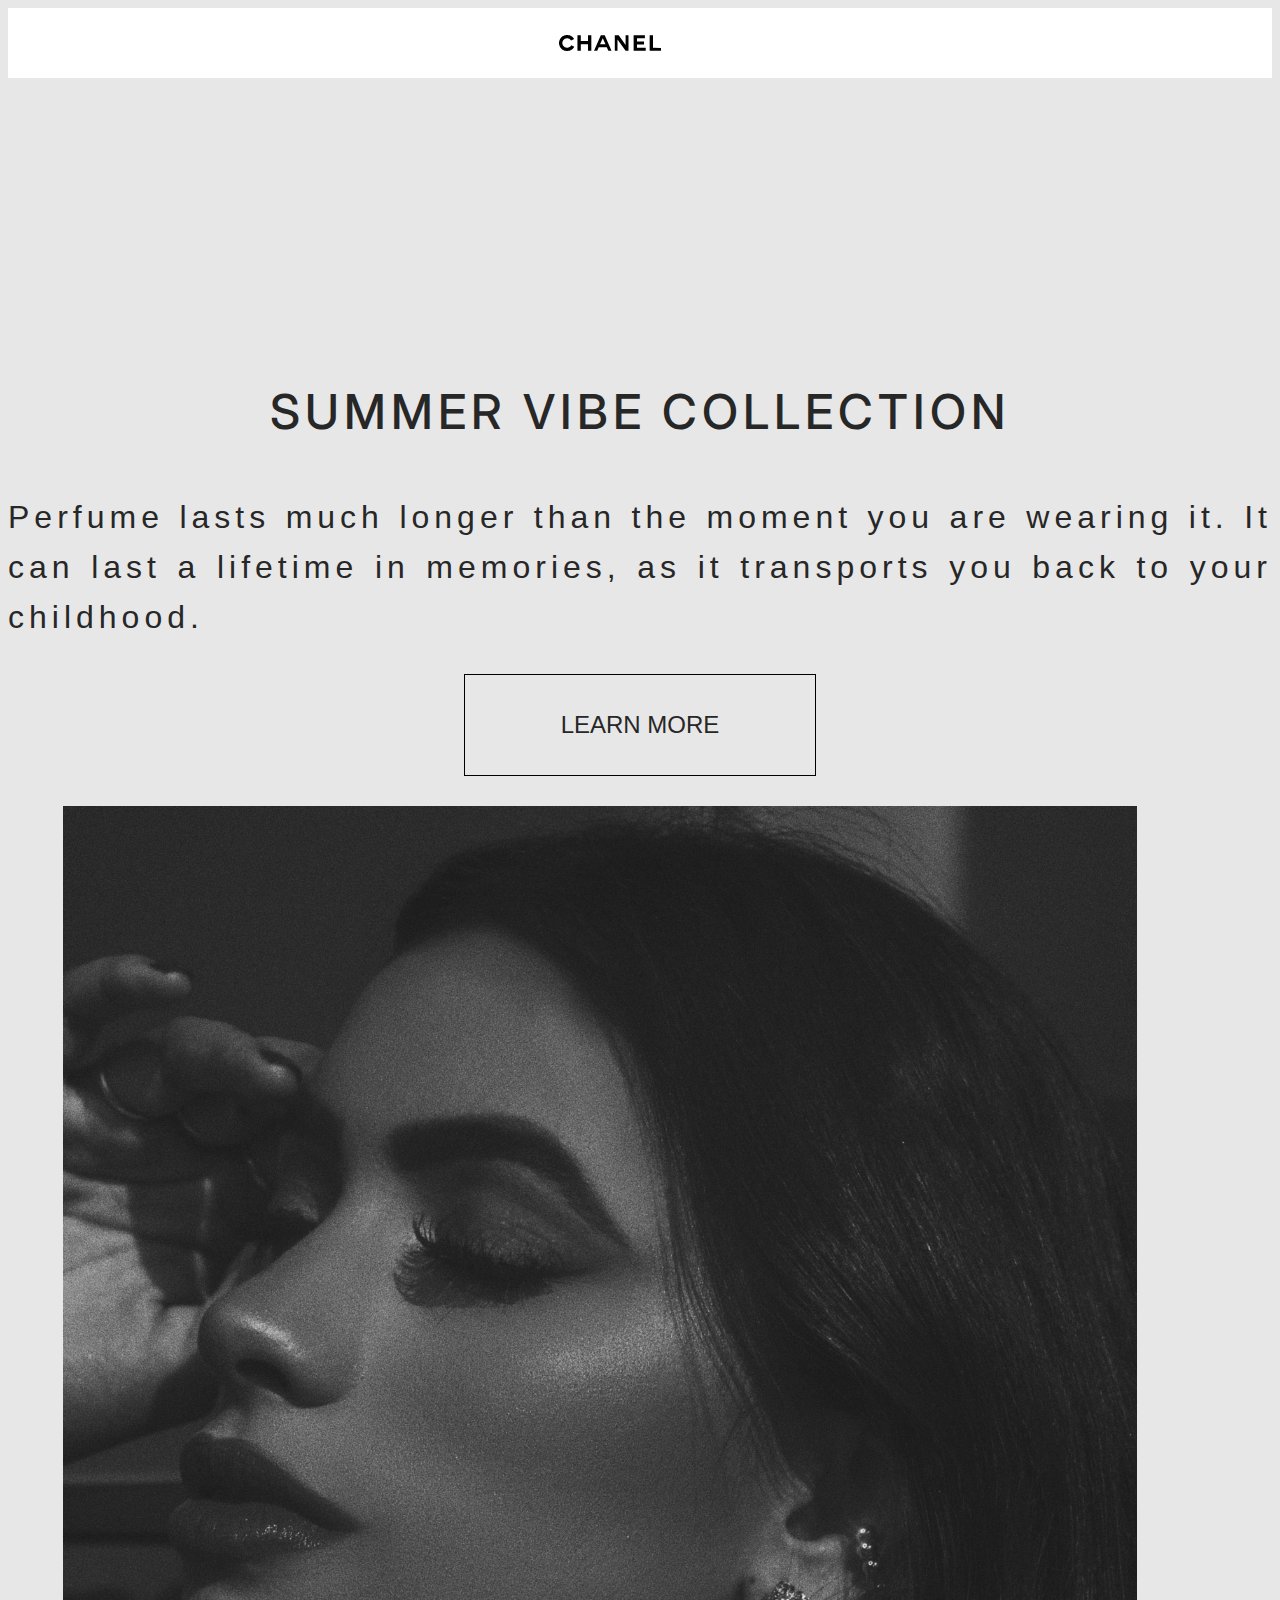
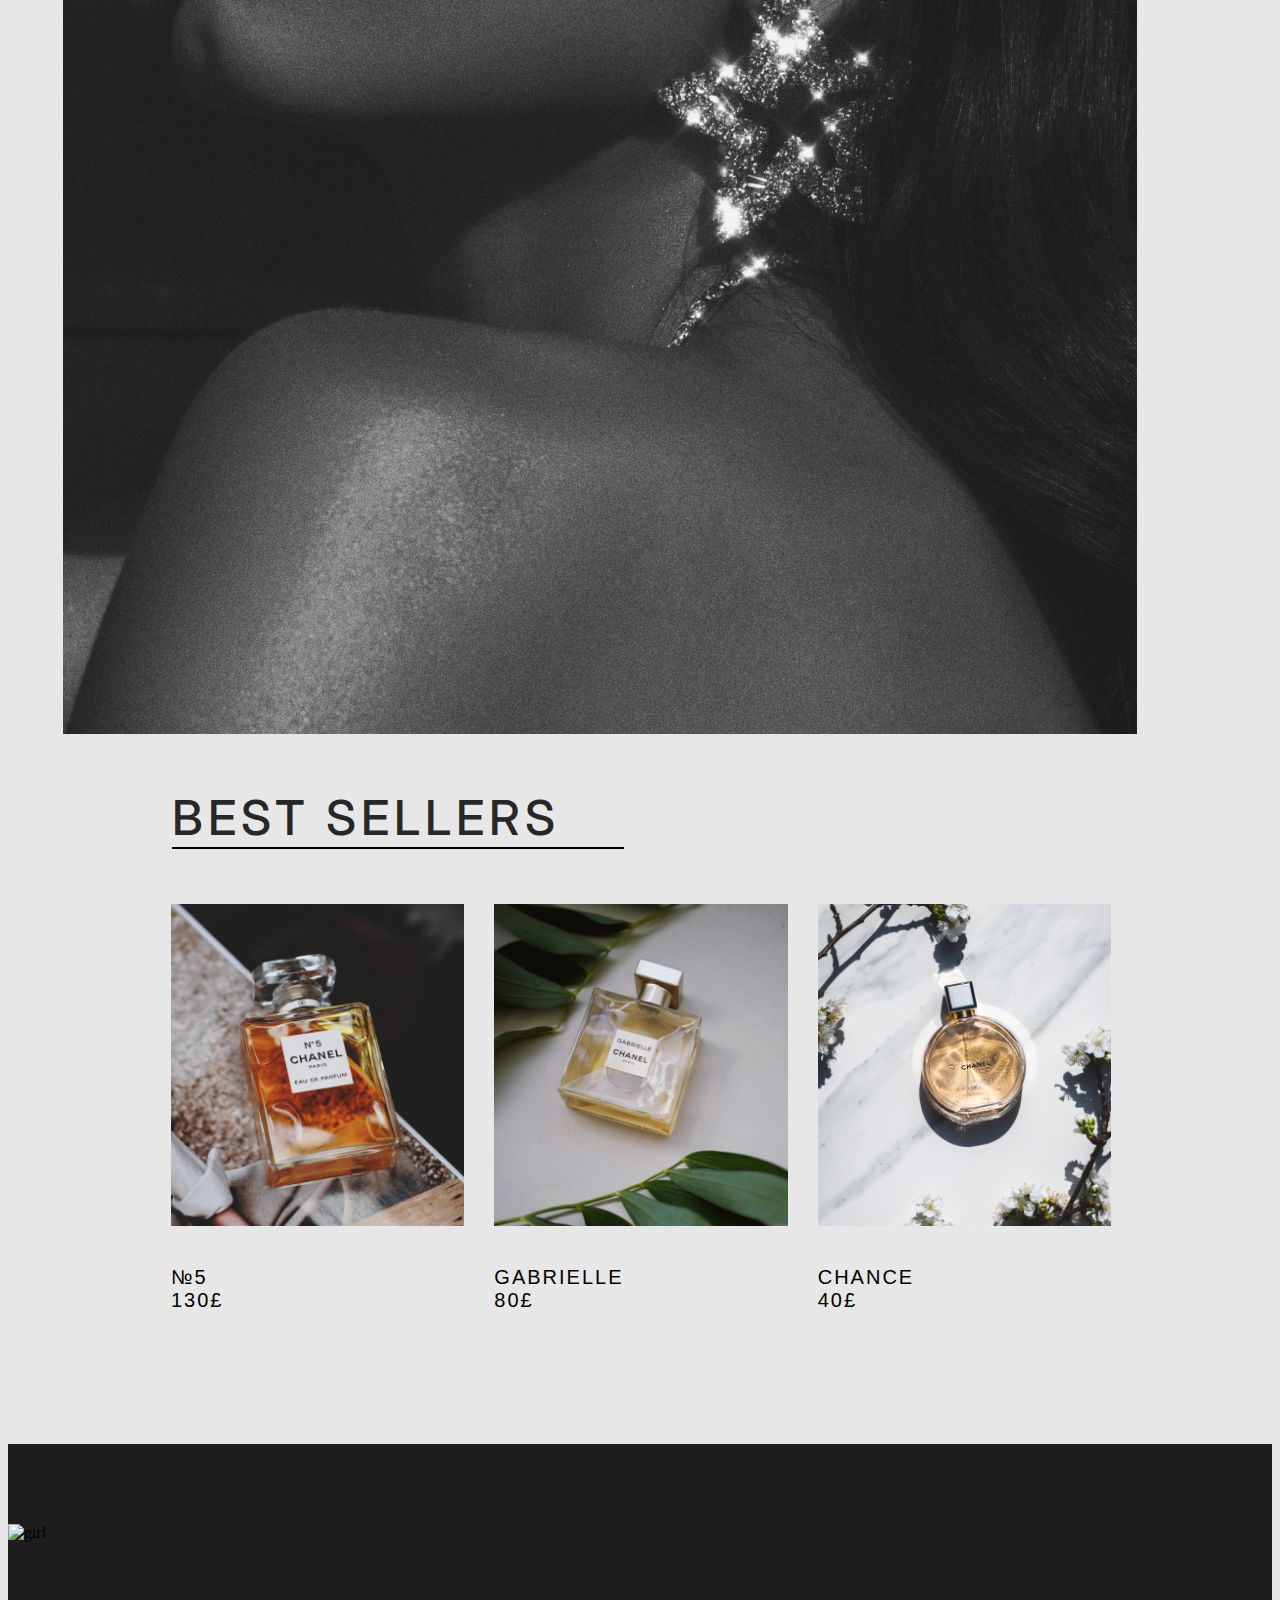
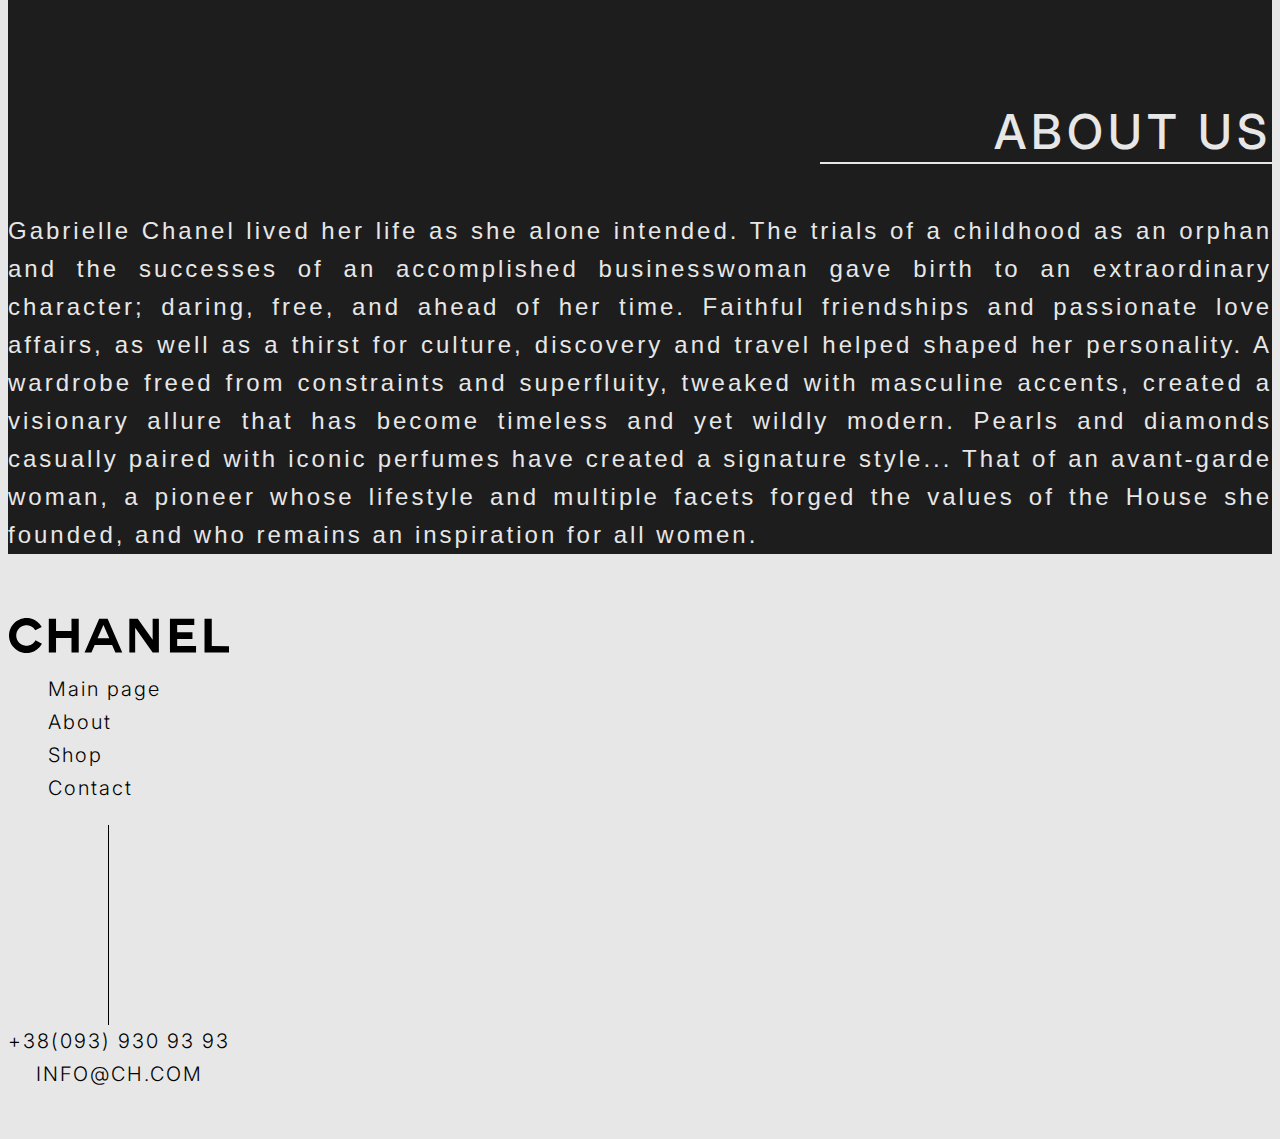
==== index.html @ a477644c "Initial commit" ====
<!DOCTYPE html>
<html lang="en">
  <head>
    <meta charset="UTF-8" />
    <meta http-equiv="X-UA-Compatible" content="IE=edge" />
    <meta name="viewport" content="width=device-width, initial-scale=1.0" />
    <title>Chanel Parfume</title>

    <script
      src="https://kit.fontawesome.com/f09a70eeae.js"
      crossorigin="anonymous"
    ></script>
    <link rel="preconnect" href="https://fonts.googleapis.com" />
    <link rel="preconnect" href="https://fonts.gstatic.com" crossorigin />
    <link
      href="https://fonts.googleapis.com/css2?family=Inter:wght@300;500&display=swap"
      rel="stylesheet"
    />
    <link rel="stylesheet" href="style.css" />
    <link
      href="https://cdn.jsdelivr.net/npm/bootstrap@5.3.0-alpha1/dist/css/bootstrap.min.css"
      rel="stylesheet"
      integrity="sha384-GLhlTQ8iRABdZLl6O3oVMWSktQOp6b7In1Zl3/Jr59b6EGGoI1aFkw7cmDA6j6gD"
      crossorigin="anonymous"
    />
  </head>
  <style>
    :root {
      --main-font: "Inter", sans-serif;
      --semi-font: "Mada", sans-serif;
    }
    body {
      background-color: #e7e7e7 !important;
    }
    .bar {
      display: flex;
      justify-content: space-around;
      align-items: center;
      flex-wrap: wrap;
      width: 100%;
      height: 70px;
      background-color: white;
      font-size: 20px;
    }

    .navigation {
      display: flex;
      list-style: none;
      justify-content: space-between;
      padding: 0;
    }

    .navigation li {
      display: flex;
      padding: 0 10px;
    }

    .logo {
      width: 8%;
      display: flex;
    }

    .video {
      width: 100%;
    }

    .article {
      background-color: #e7e7e7;
      padding-top: 150px;
    }

    .summer {
      font-family: var(--main-font);
      font-weight: 500;
      font-size: 48px;
      text-align: center;
      line-height: 60px;
      color: #272727;
      letter-spacing: 5px;
    }

    .paragraph {
      font-family: var(--semi-font);
      color: #272727;
      font-size: 32px;
      font-weight: 200;
      text-align: justify;
      margin-top: 50px;
      line-height: 50px;
      letter-spacing: 5px;
    }

    .button {
      display: flex;
      margin: 30px auto;
      background-color: #e7e7e7;
      padding: 36px 96px;

      font-weight: 500;
      font-size: 24px;
      text-align: center;
      border: 1px solid black;
      text-decoration: none;
      color: #272727;
    }

    .girl {
      width: 85%;
      margin-left: 55px;
    }

    .section {
      margin-top: 50px;
      display: flex;
      flex-direction: column;
      justify-content: center;
      align-items: center;
    }
    .best {
      align-self: flex-start;
      margin-left: 13%;
    }

    .name {
      font-weight: 500;
      font-size: 48px;
      font-family: var(--main-font);
      color: #272727;
      letter-spacing: 5px;
    }
    .best hr {
      border: 1px solid black !important;
      width: 450px;
      margin: 0 !important;
      opacity: 1 !important;
    }

    .media-scroller {
      margin-top: 50px;
      width: 75%;
      display: grid;

      gap: 20px;
      grid-auto-flow: column;
      grid-auto-columns: 32%;

      overflow-x: scroll;
      overscroll-behavior-inline: contain;
    }

    .media-element {
      display: grid;
      grid-template-rows: min-content;
      padding: 5px;
    }
    .media-element img {
      inline-size: 100%;
      object-fit: cover;
      aspect-ratio: 300 / 330;
    }

    .title {
      margin-top: 40px;
      font-family: var(--semi-font);
      font-size: 20px;
      font-weight: 400;
      letter-spacing: 2px;
    }

    .price {
      font-weight: 200;
    }

    .about {
      background-color: #1d1d1d;
      margin-top: 100px;
    }

    .about_us {
      font-family: var(--main-font);
      font-weight: 500;
      font-size: 48px;
      text-align: right;
      line-height: 60px;
      color: #e7e7e7;
      letter-spacing: 5px;
      margin-top: 80px;
    }

    hr {
      border: 1px solid #e7e7e7 !important;
      width: 450px;
      margin: 0 !important;
      opacity: 1 !important;
      float: right;
    }
    .about_us_paragraph {
      font-family: var(--semi-font);
      color: #e7e7e7;
      font-size: 24px;
      font-weight: 200;
      text-align: justify;
      margin-top: 50px;
      line-height: 38px;
      letter-spacing: 3px;
    }
    .girl_two {
      width: 80%;
      margin: 80px 0;
    }

    footer {
      padding: 40px 0;
      display: flex;
    }

    .logo_bottom {
      display: flex;
      width: 220px;
      margin: 0 auto;
    }

    .info {
      list-style: none;
      font-family: var(--main-font);
      font-weight: 300;
      font-size: 20px;
      line-height: 33px;
      letter-spacing: 2px;
    }

    .vertical_line {
      border-left: 1px solid black;
      height: 200px;
      margin-left: 100px;
    }

    .phone {
      font-family: var(--main-font);
      font-weight: 300;
      font-size: 20px;
      line-height: 33px;
      letter-spacing: 2px;
      text-align: center;
    }
  </style>

  <body>
    <header>
      <nav class="bar">
        <i class="fa-solid fa-bars"></i>
        <img src="chanel.svg" alt="logo" class="logo" />
        <ul class="navigation">
          <li>
            <i class="fa-solid fa-magnifying-glass"></i>
          </li>
          <li>
            <i class="fa-solid fa-cart-shopping"></i>
          </li>
          <li><i class="fa-solid fa-user"></i></li>
        </ul>
      </nav>
      <video src="chanel.mp4" class="video" autoplay loop muted></video>
    </header>

    <section class="article">
      <div class="container">
        <div class="row ms-5">
          <div class="col-6">
            <div class="summer">SUMMER VIBE COLLECTION</div>

            <p class="paragraph">
              Perfume lasts much longer than the moment you are wearing it. It
              can last a lifetime in memories, as it transports you back to your
              childhood.
            </p>
            <button class="button">LEARN MORE</button>
          </div>
          <div class="col-6">
            <img src="girl 1.jpg" alt="girl" class="girl" />
          </div>
        </div>
      </div>
    </section>

    <section class="section">
      <div class="best">
        <div class="name">BEST SELLERS</div>
        <hr />
      </div>

      <div class="media-scroller">
        <div class="media-element">
          <img src="Photo 1.jpg" alt="" class="first_photo" />

          <h4 class="title">
            №5
            <div class="price">130£</div>
          </h4>
        </div>

        <div class="media-element">
          <img src="Photo 2.jpg" alt="" />
          <h4 class="title">
            GABRIELLE
            <div class="price">80£</div>
          </h4>
        </div>

        <div class="media-element">
          <img src="Photo 3.jpg" alt="" />
          <h4 class="title">
            CHANCE
            <div class="price">40£</div>
          </h4>
        </div>

        <div class="media-element">
          <img src="Photo 4.jpg" alt="" />
          <h4 class="title">
            NOIR
            <div class="price">100£</div>
          </h4>
        </div>

        <div class="media-element">
          <img src="Photo 5.jpg" alt="" />
          <h4 class="title">
            MADEMOISELLE
            <div class="price">120£</div>
          </h4>
        </div>
      </div>
    </section>

    <section class="about">
      <div class="container">
        <div class="row">
          <div class="col-6">
            <img src="girl 2.jpg" alt="girl" class="girl_two" />
          </div>
          <div class="col-6">
            <div class="about_us">
              <div>ABOUT US</div>
              <hr />
            </div>

            <p class="about_us_paragraph">
              Gabrielle Chanel lived her life as she alone intended. The trials
              of a childhood as an orphan and the successes of an accomplished
              businesswoman gave birth to an extraordinary character; daring,
              free, and ahead of her time. Faithful friendships and passionate
              love affairs, as well as a thirst for culture, discovery and
              travel helped shaped her personality. A wardrobe freed from
              constraints and superfluity, tweaked with masculine accents,
              created a visionary allure that has become timeless and yet wildly
              modern. Pearls and diamonds casually paired with iconic perfumes
              have created a signature style... That of an avant-garde woman, a
              pioneer whose lifestyle and multiple facets forged the values of
              the House she founded, and who remains an inspiration for all
              women.
            </p>
          </div>
        </div>
      </div>
    </section>

    <footer>
      <div class="container">
        <div class="row">
          <div class="col-3 d-flex align-items-center">
            <img src="chanel.svg" alt="" class="logo_bottom" />
          </div>
          <div class="col-3 d-flex align-items-center">
            <ul class="info">
              <li>Main page</li>
              <li>About</li>
              <li>Shop</li>
              <li>Contact</li>
            </ul>
          </div>
          <div class="col-3 d-flex align-items-center">
            <div class="vertical_line"></div>
          </div>
          <div class="col-3 phone d-flex align-items-center">
            <div>
              +38(093) 930 93 93
              <div>INFO@CH.COM</div>
            </div>
          </div>
        </div>
      </div>
    </footer>
  </body>
</html>
---- style.css ----
:root {
  --main-font: "Inter", sans-serif;
  --semi-font: "Mada", sans-serif;
}
body {
  background-color: #e7e7e7 !important;
}
.bar {
  display: flex;
  justify-content: space-around;
  align-items: center;
  flex-wrap: wrap;
  width: 100%;
  height: 70px;
  background-color: white;
  font-size: 20px;
}

.navigation {
  display: flex;
  list-style: none;
  justify-content: space-between;
  padding: 0;
}

.navigation li {
  display: flex;
  padding: 0 10px;
}

.logo {
  width: 8%;
  display: flex;
}

.video {
  width: 100%;
}

.article {
  background-color: #e7e7e7;
  padding-top: 150px;
}

.summer {
  font-family: var(--main-font);
  font-weight: 500;
  font-size: 48px;
  text-align: center;
  line-height: 60px;
  color: #272727;
  letter-spacing: 5px;
}

.paragraph {
  font-family: var(--semi-font);
  color: #272727;
  font-size: 32px;
  font-weight: 200;
  text-align: justify;
  margin-top: 50px;
  line-height: 50px;
  letter-spacing: 5px;
}

.button {
  display: flex;
  margin: 30px auto;
  background-color: #e7e7e7;
  padding: 36px 96px;

  font-weight: 500;
  font-size: 24px;
  text-align: center;
  border: 1px solid black;
  text-decoration: none;
  color: #272727;
}

.girl {
  width: 85%;
  margin-left: 55px;
}

.section {
  margin-top: 50px;
  display: flex;
  flex-direction: column;
  justify-content: center;
  align-items: center;
}
.best {
  align-self: flex-start;
  margin-left: 13%;
}

.name {
  font-weight: 500;
  font-size: 48px;
  font-family: var(--main-font);
  color: #272727;
  letter-spacing: 5px;
}
.best hr {
  border: 1px solid black !important;
  width: 450px;
  margin: 0 !important;
  opacity: 1 !important;
}

.media-scroller {
  margin-top: 50px;
  width: 75%;
  display: grid;

  gap: 20px;
  grid-auto-flow: column;
  grid-auto-columns: 32%;

  overflow-x: scroll;
  overscroll-behavior-inline: contain;
}

.media-element {
  display: grid;
  grid-template-rows: min-content;
  padding: 5px;
}
.media-element img {
  inline-size: 100%;
  object-fit: cover;
  aspect-ratio: 300 / 330;
}

.title {
  margin-top: 40px;
  font-family: var(--semi-font);
  font-size: 20px;
  font-weight: 400;
  letter-spacing: 2px;
}

.price {
  font-weight: 200;
}

.about {
  background-color: #1d1d1d;
  margin-top: 100px;
}

.about_us {
  font-family: var(--main-font);
  font-weight: 500;
  font-size: 48px;
  text-align: right;
  line-height: 60px;
  color: #e7e7e7;
  letter-spacing: 5px;
  margin-top: 80px;
}

hr {
  border: 1px solid #e7e7e7 !important;
  width: 450px;
  margin: 0 !important;
  opacity: 1 !important;
  float: right;
}
.about_us_paragraph {
  font-family: var(--semi-font);
  color: #e7e7e7;
  font-size: 24px;
  font-weight: 200;
  text-align: justify;
  margin-top: 50px;
  line-height: 38px;
  letter-spacing: 3px;
}
.girl_two {
  width: 80%;
  margin: 80px 0;
}

footer {
  padding: 40px 0;
  display: flex;
}

.logo_bottom {
  display: flex;
  width: 220px;
  margin: 0 auto;
}

.info {
  list-style: none;
  font-family: var(--main-font);
  font-weight: 300;
  font-size: 20px;
  line-height: 33px;
  letter-spacing: 2px;
}

.vertical_line {
  border-left: 1px solid black;
  height: 200px;
  margin-left: 100px;
}

.phone {
  font-family: var(--main-font);
  font-weight: 300;
  font-size: 20px;
  line-height: 33px;
  letter-spacing: 2px;
  text-align: center;
}
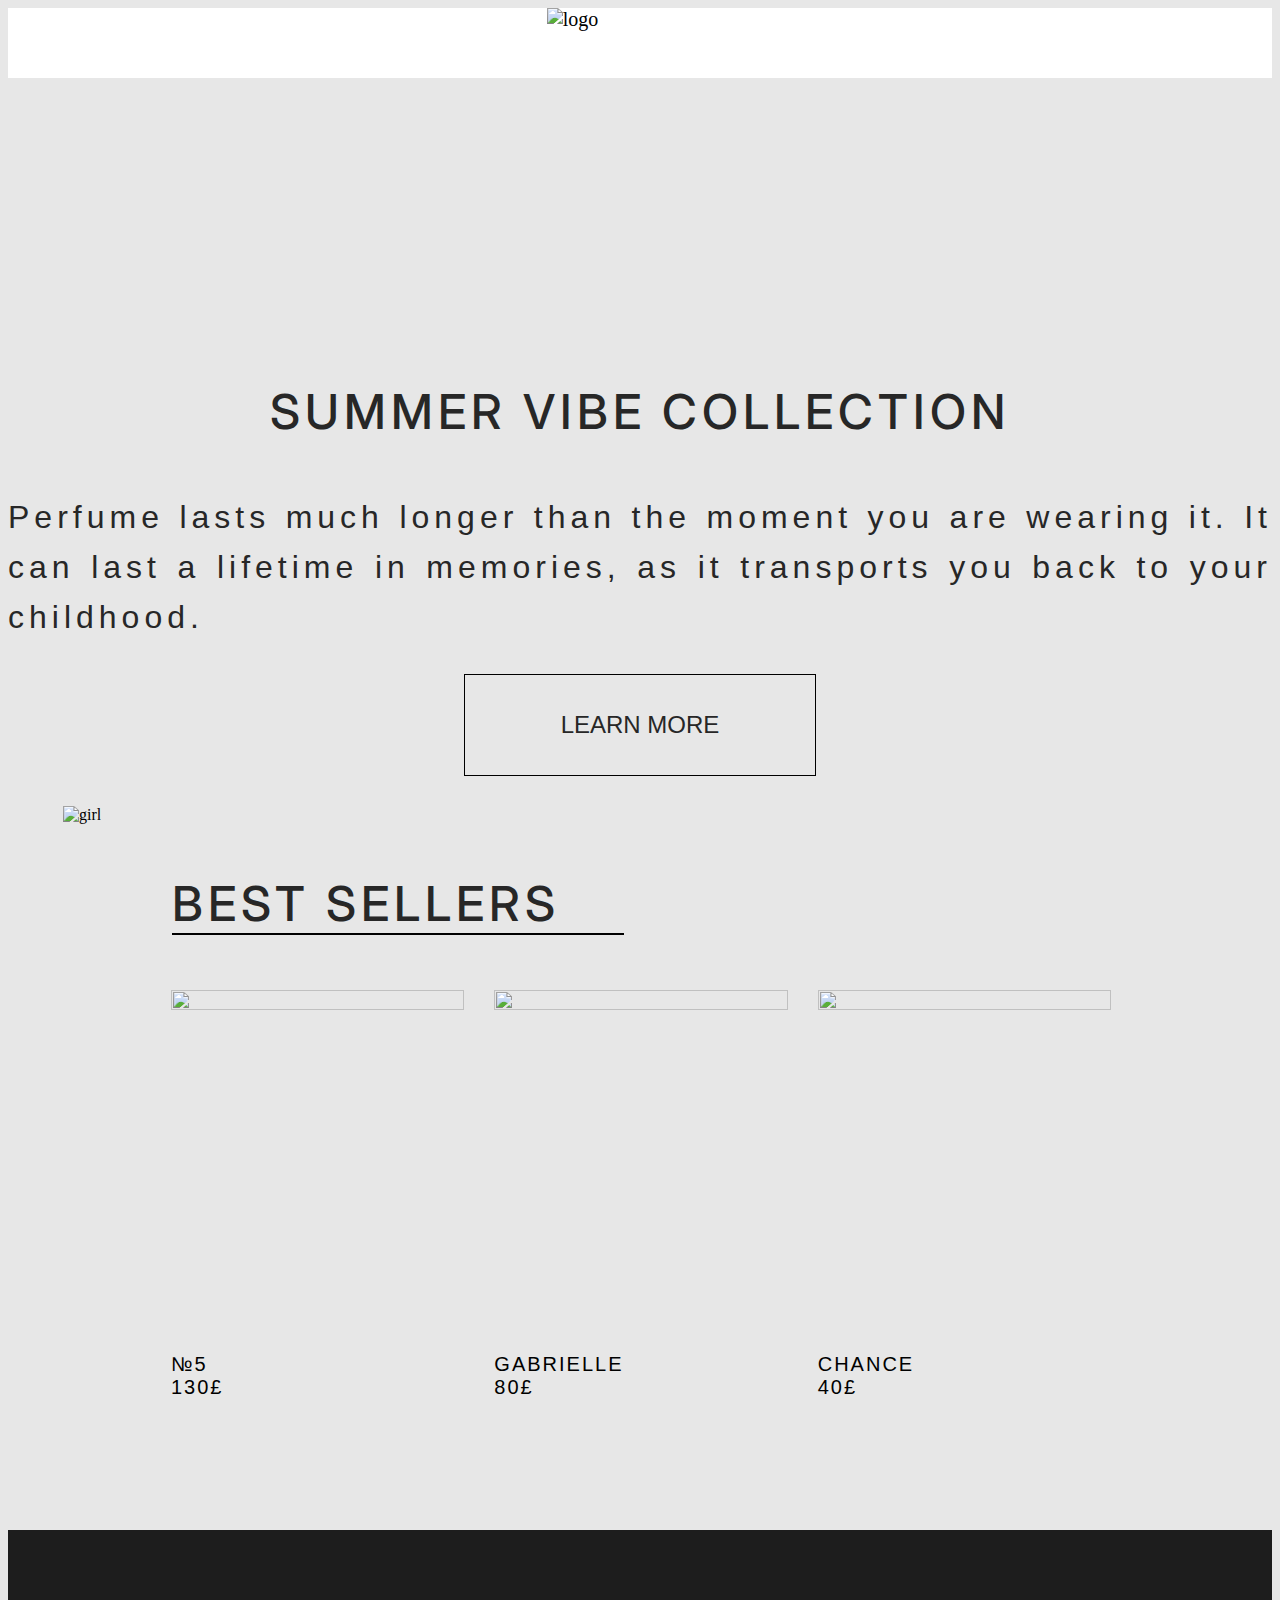
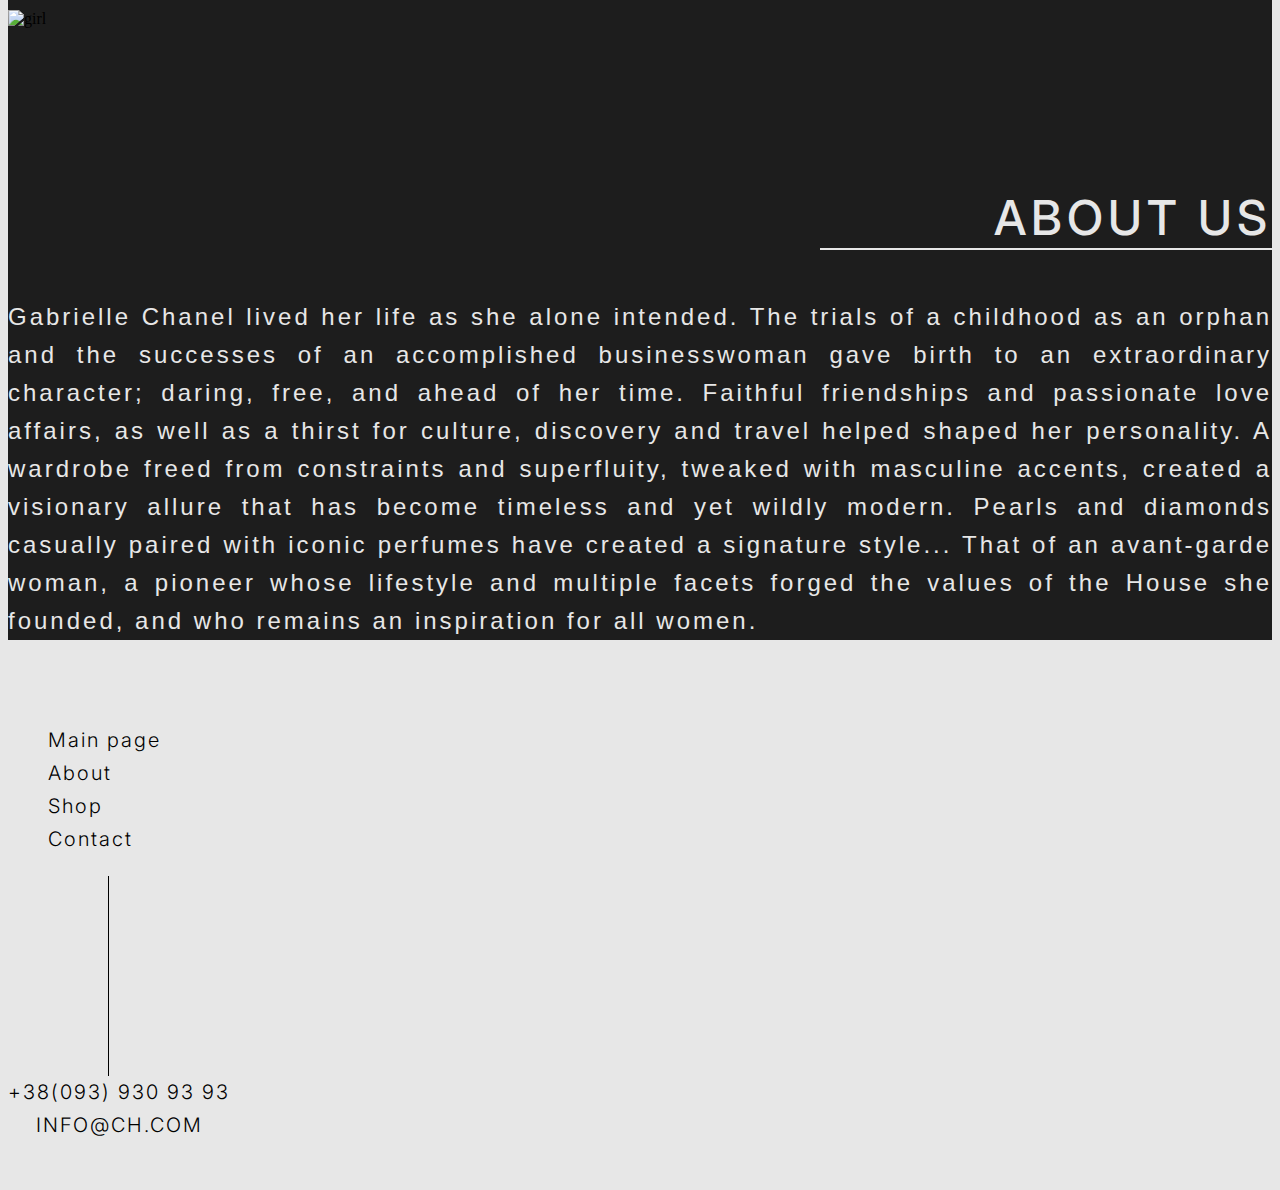
==== commit c4e1bc68: "change" ====
--- a/index.html
+++ b/index.html
@@ -16,7 +16,7 @@
       href="https://fonts.googleapis.com/css2?family=Inter:wght@300;500&display=swap"
       rel="stylesheet"
     />
-    <link rel="stylesheet" href="style.css" />
+
     <link
       href="https://cdn.jsdelivr.net/npm/bootstrap@5.3.0-alpha1/dist/css/bootstrap.min.css"
       rel="stylesheet"
@@ -35,12 +35,11 @@
     .bar {
       display: flex;
       justify-content: space-around;
-      align-items: center;
-      flex-wrap: wrap;
       width: 100%;
       height: 70px;
       background-color: white;
       font-size: 20px;
+      padding: 0;
     }
 
     .navigation {
@@ -48,6 +47,7 @@
       list-style: none;
       justify-content: space-between;
       padding: 0;
+      margin-bottom: 0 !important;
     }
 
     .navigation li {
@@ -56,7 +56,7 @@
     }
 
     .logo {
-      width: 8%;
+      width: 10%;
       display: flex;
     }
 
@@ -247,9 +247,13 @@
 
   <body>
     <header>
-      <nav class="bar">
+      <nav class="bar d-flex align-items-center">
         <i class="fa-solid fa-bars"></i>
-        <img src="chanel.svg" alt="logo" class="logo" />
+        <img
+          src="https://s3.amazonaws.com/shecodesio-production/uploads/files/000/066/540/original/logo2.png?1675874073"
+          alt="logo"
+          class="logo"
+        />
         <ul class="navigation">
           <li>
             <i class="fa-solid fa-magnifying-glass"></i>
@@ -277,7 +281,11 @@
             <button class="button">LEARN MORE</button>
           </div>
           <div class="col-6">
-            <img src="girl 1.jpg" alt="girl" class="girl" />
+            <img
+              src="https://s3.amazonaws.com/shecodesio-production/uploads/files/000/066/529/original/girl_1.jpg?1675873383"
+              alt="girl"
+              class="girl"
+            />
           </div>
         </div>
       </div>
@@ -291,7 +299,11 @@
 
       <div class="media-scroller">
         <div class="media-element">
-          <img src="Photo 1.jpg" alt="" class="first_photo" />
+          <img
+            src="https://s3.amazonaws.com/shecodesio-production/uploads/files/000/066/531/original/Photo_1.jpg?1675873456"
+            alt=""
+            class="first_photo"
+          />
 
           <h4 class="title">
             №5
@@ -300,7 +312,10 @@
         </div>
 
         <div class="media-element">
-          <img src="Photo 2.jpg" alt="" />
+          <img
+            src="https://s3.amazonaws.com/shecodesio-production/uploads/files/000/066/532/original/Photo_2.jpg?1675873464"
+            alt=""
+          />
           <h4 class="title">
             GABRIELLE
             <div class="price">80£</div>
@@ -308,7 +323,10 @@
         </div>
 
         <div class="media-element">
-          <img src="Photo 3.jpg" alt="" />
+          <img
+            src="https://s3.amazonaws.com/shecodesio-production/uploads/files/000/066/533/original/Photo_3.jpg?1675873469"
+            alt=""
+          />
           <h4 class="title">
             CHANCE
             <div class="price">40£</div>
@@ -316,7 +334,10 @@
         </div>
 
         <div class="media-element">
-          <img src="Photo 4.jpg" alt="" />
+          <img
+            src="https://s3.amazonaws.com/shecodesio-production/uploads/files/000/066/534/original/Photo_4.jpg?1675873477"
+            alt=""
+          />
           <h4 class="title">
             NOIR
             <div class="price">100£</div>
@@ -324,7 +345,10 @@
         </div>
 
         <div class="media-element">
-          <img src="Photo 5.jpg" alt="" />
+          <img
+            src="https://s3.amazonaws.com/shecodesio-production/uploads/files/000/066/535/original/Photo_5.jpg?1675873483"
+            alt=""
+          />
           <h4 class="title">
             MADEMOISELLE
             <div class="price">120£</div>
@@ -337,7 +361,11 @@
       <div class="container">
         <div class="row">
           <div class="col-6">
-            <img src="girl 2.jpg" alt="girl" class="girl_two" />
+            <img
+              src="https://s3.amazonaws.com/shecodesio-production/uploads/files/000/066/530/original/girl_2.jpg?1675873394"
+              alt="girl"
+              class="girl_two"
+            />
           </div>
           <div class="col-6">
             <div class="about_us">
@@ -369,7 +397,11 @@
       <div class="container">
         <div class="row">
           <div class="col-3 d-flex align-items-center">
-            <img src="chanel.svg" alt="" class="logo_bottom" />
+            <img
+              src="https://s3.amazonaws.com/shecodesio-production/uploads/files/000/066/540/original/logo2.png?1675874073"
+              alt=""
+              class="logo_bottom"
+            />
           </div>
           <div class="col-3 d-flex align-items-center">
             <ul class="info">
